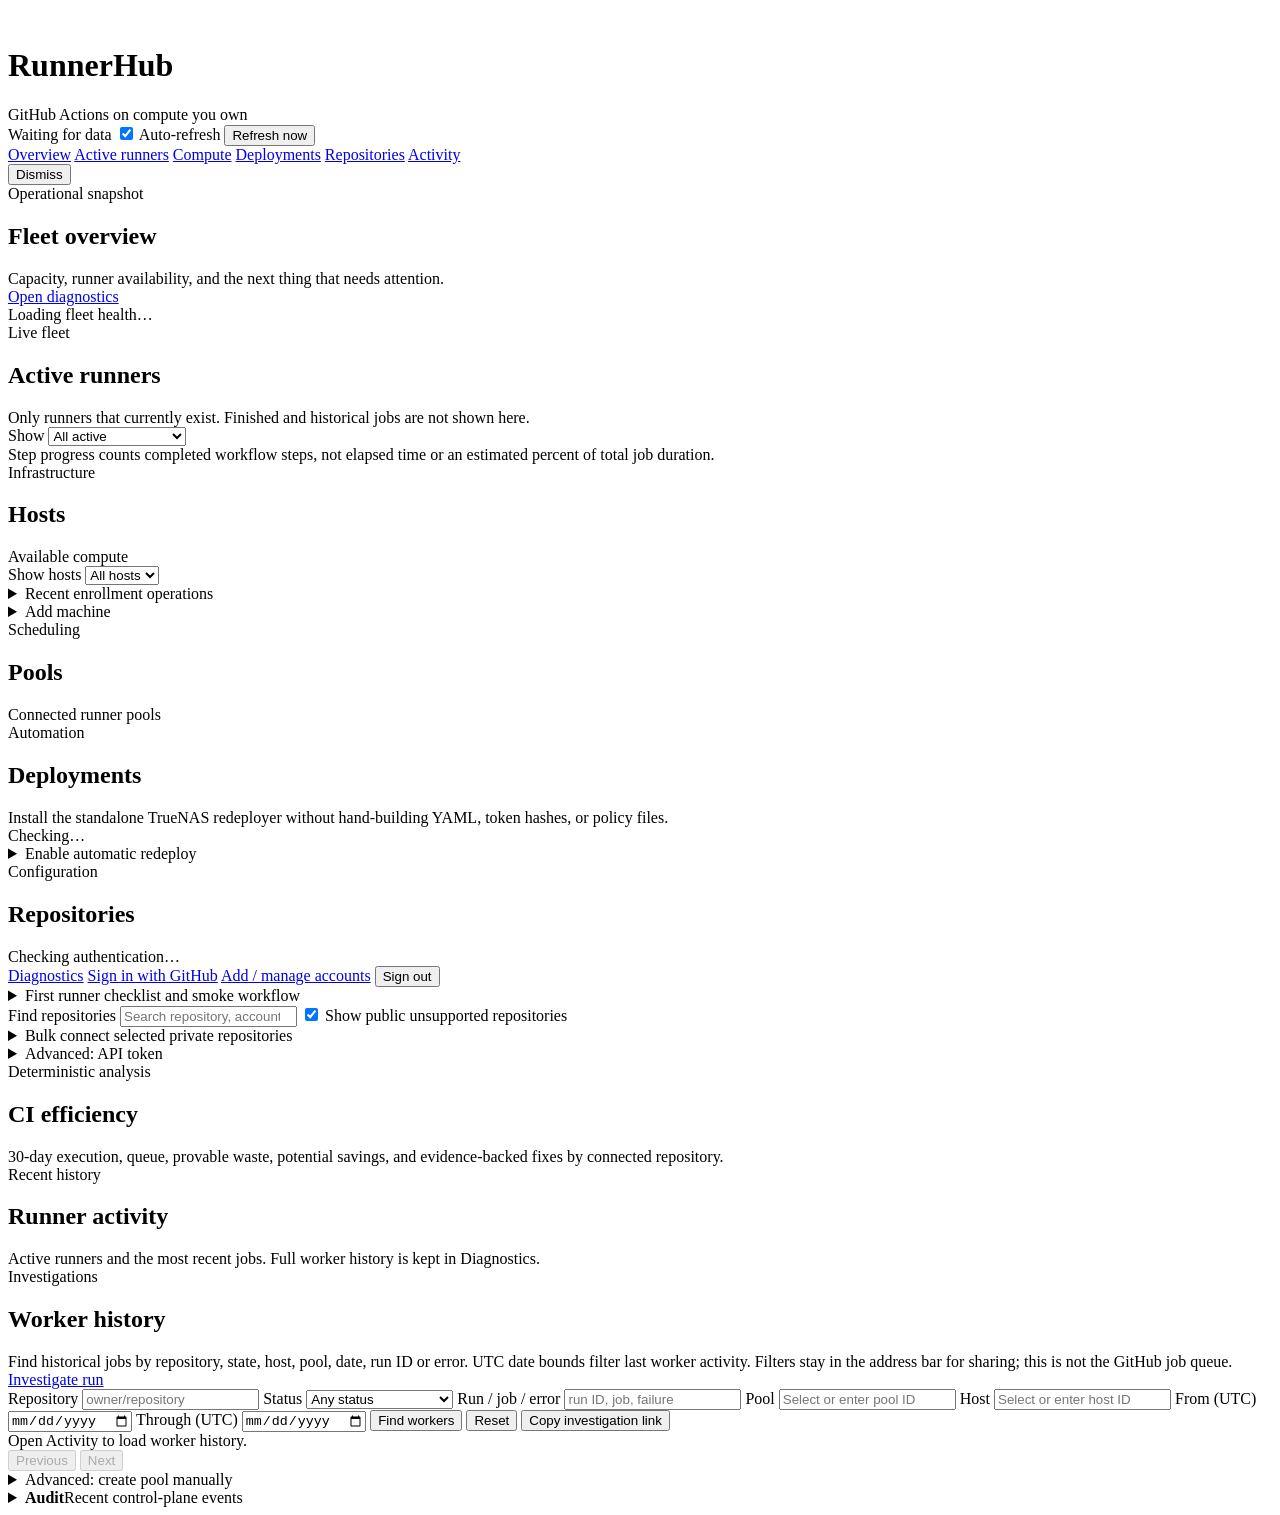
==== web/index.html @ fcb6b2b1 "Add safe bulk repository onboarding and queued-job diagnostics * feat: audit disconnected repositori" ====
<!doctype html>
<html lang="en">
<head>
  <meta charset="utf-8">
  <meta name="viewport" content="width=device-width,initial-scale=1">
  <title>RunnerHub</title>
  <link rel="icon" type="image/png" href="/runnerhub-logo.png">
  <link rel="stylesheet" href="/style.css">
</head>
<body>
  <header class="app-header">
    <div class="brand-lockup">
      <img class="brand-mark" src="/runnerhub-logo.png" alt="" aria-hidden="true">
      <div>
        <h1>RunnerHub</h1>
        <div class="muted">GitHub Actions on compute you own</div>
      </div>
    </div>
    <div class="header-actions">
      <div class="refresh-controls">
        <span id="data-freshness" class="muted small" role="status">Waiting for data</span>
        <label class="check-row"><input id="auto-refresh" type="checkbox" checked> Auto-refresh</label>
        <button id="refresh-now" class="secondary compact" type="button">Refresh now</button>
      </div>
      <div id="account" class="account-pill"></div>
    </div>
  </header>

  <main class="dashboard-shell">
    <nav class="page-nav" aria-label="Dashboard sections">
      <a href="#overview-section" data-page="overview">Overview</a>
      <a href="#active-runners-section" data-page="active">Active runners</a>
      <a href="#compute-section" data-page="compute">Compute</a>
      <a href="#deployments-section" data-page="deployments">Deployments</a>
      <a href="#repositories-section" data-page="repositories">Repositories</a>
      <a href="#activity-section" data-page="activity">Activity</a>
    </nav>

    <div id="message-container" class="global-feedback hidden">
      <div id="msg" class="status-message" role="status" aria-live="polite"></div>
      <button id="message-dismiss" class="secondary compact" type="button" aria-label="Dismiss notification">Dismiss</button>
    </div>
    <div id="fleet-data-warning" class="data-warning hidden" role="status"></div>

    <section id="overview-section" class="card fleet-overview-card priority-card" data-page-view="overview">
      <div class="card-head">
        <div>
          <div class="section-kicker">Operational snapshot</div>
          <h2>Fleet overview</h2>
          <div class="muted small">Capacity, runner availability, and the next thing that needs attention.</div>
        </div>
        <a href="/diagnostics.html" class="button secondary compact">Open diagnostics</a>
      </div>
      <div id="fleet-overview" aria-live="off">
        <div class="empty">Loading fleet health…</div>
      </div>
      <div id="fleet-alerts" class="fleet-alerts" aria-live="off"></div>
    </section>

    <section id="active-runners-section" class="card active-runners-card priority-card" data-page-view="active">
      <div class="card-head">
        <div>
          <div class="section-kicker">Live fleet</div>
          <h2>Active runners</h2>
          <div class="muted small">Only runners that currently exist. Finished and historical jobs are not shown here.</div>
        </div>
        <div class="runner-filters">
          <label class="muted small" for="active-runner-filter">Show</label>
          <select id="active-runner-filter" aria-label="Filter active runners">
            <option value="all">All active</option>
            <option value="busy">Running jobs</option>
            <option value="starting">Starting or stopping</option>
            <option value="ready">Idle / ready</option>
          </select>
          <div id="active-runner-summary" class="summary-pill"></div>
        </div>
      </div>
      <div id="active-runners"></div>
      <div class="muted small workers-note">Step progress counts completed workflow steps, not elapsed time or an estimated percent of total job duration.</div>
    </section>

    <div id="compute-section" class="overview-grid" data-page-view="compute">
      <section class="card hosts-card">
        <div class="card-head">
          <div>
            <div class="section-kicker">Infrastructure</div>
            <h2>Hosts</h2>
          </div>
          <span class="muted small">Available compute</span>
        </div>
        <label class="host-filter-label">Show hosts
          <select id="host-filter" aria-label="Filter hosts by state">
            <option value="all">All hosts</option>
            <option value="online">Online</option>
            <option value="offline">Offline</option>
            <option value="draining">Draining</option>
            <option value="archived">Archived</option>
          </select>
        </label>
        <div id="hosts"></div>
        <div id="machine-bootstrap-status" class="machine-bootstrap-status" role="status" aria-live="polite"></div>
        <details class="host-operations"><summary>Recent enrollment operations</summary>
          <div id="machine-operations" class="machine-operations" aria-live="off"></div>
        </details>
        <details class="machine-add">
          <summary>Add machine</summary>
          <div class="advanced-body">
            <div class="resource-grid">
              <label>Runner type<select id="machine-mode"><option value="docker">Standard Docker CI agent</option><option value="android-emulator">Native Android emulator / KVM agent</option></select></label>
              <label>IP / hostname<input id="machine-address" placeholder="192.168.1.50"></label>
              <label>SSH user<input id="machine-user" placeholder="example-user"></label>
              <label>RunnerHub name<input id="machine-name" placeholder="runner-host-01"></label>
              <label>Tags<input id="machine-tags" placeholder="gpu, high-memory"></label>
              <label>Scheduling priority<input id="machine-priority" type="number" min="-1000" max="1000" step="1" value="0"></label>
            </div>
            <div class="resource-note muted">Higher scheduling priority is a soft preference for normal RunnerHub jobs. Tags are hard constraints for custom profiles.</div>
            <div class="resource-grid">
              <label>SSH host key fingerprint<input id="machine-host-fingerprint" autocomplete="off" placeholder="SHA256:…" required></label>
              <label>Host key check<button type="button" id="machine-scan-fingerprint" class="secondary">Scan host key</button></label>
            </div>
            <div class="resource-note muted">Required before bootstrap. Use Scan host key to see what RunnerHub observes, then compare it with a trusted console such as <code>ssh-keygen -lf /etc/ssh/ssh_host_ed25519_key.pub -E sha256</code>. Only the verified key is trusted for the SSH session.</div>
            <label>SSH password (optional)<input id="machine-password" type="password" autocomplete="new-password"></label>
            <label>Sudo password (optional)<input id="machine-sudo-password" type="password" autocomplete="new-password" placeholder="Defaults to SSH password"></label>
            <label>SSH private key (optional)<textarea id="machine-private-key" rows="4" placeholder="-----BEGIN OPENSSH PRIVATE KEY-----"></textarea></label>
            <details class="advanced-details">
              <summary>Private agent registry credentials</summary>
              <div class="resource-grid">
                <label>Registry username<input id="machine-registry-username" autocomplete="off" placeholder="GitHub username"></label>
                <label>Registry token / password<input id="machine-registry-password" type="password" autocomplete="new-password" placeholder="PAT with read:packages for private GHCR"></label>
              </div>
              <div class="resource-note muted">Used only for the bootstrap image pull and not stored on the remote machine.</div>
            </details>
            <label class="check-row"><input id="machine-install-docker" type="checkbox" checked> Install Docker automatically if it is missing</label>
            <label class="check-row"><input id="machine-allow-privileged" type="checkbox"> Allow isolated Docker/publisher runners on this machine</label>
            <div id="machine-duplicate-warning" class="resource-note warn" role="status" aria-live="polite"></div>
            <div id="machine-mode-help" class="resource-note muted">SSH is used only for setup. If sudo needs a password, RunnerHub uses the sudo password above or falls back to the SSH password. Publisher support enables privileged per-job Docker-in-Docker sidecars, not host Docker socket access inside workflow jobs. After enrollment, the machine connects outbound to RunnerHub and stores its own rotating credential.</div>
            <button id="add-machine">Add machine</button>
          </div>
        </details>
      </section>

      <section class="card pools-card">
        <div class="card-head">
          <div>
            <div class="section-kicker">Scheduling</div>
            <h2>Pools</h2>
          </div>
          <span class="muted small">Connected runner pools</span>
        </div>
        <div id="pools"></div>
      </section>
    </div>

    <section id="deployments-section" class="card" data-page-view="deployments">
      <div class="card-head">
        <div>
          <div class="section-kicker">Automation</div>
          <h2>Deployments</h2>
          <div class="muted small">Install the standalone TrueNAS redeployer without hand-building YAML, token hashes, or policy files.</div>
        </div>
        <div id="deployer-summary" class="summary-pill subtle">Checking…</div>
      </div>
      <div id="deployer-status" class="resource-note muted"></div>
      <details id="deployer-setup" class="advanced-details">
        <summary>Enable automatic redeploy</summary>
        <div class="advanced-body">
          <div class="resource-grid">
            <label>TrueNAS WebSocket URL<input id="deployer-endpoint" autocomplete="off" placeholder="wss://truenas.example/api/current"></label>
            <label>TrueNAS service user<input id="deployer-username" autocomplete="username" value="runnerhub_deployer"></label>
            <label>TrueNAS API key<input id="deployer-api-key" type="password" autocomplete="new-password"></label>
            <label>RunnerHub TrueNAS app<input id="deployer-runnerhub-app" value="runnerhub"></label>
            <label>RunnerHub data path override (optional)<input id="deployer-host-data-path" autocomplete="off" placeholder="Auto-detected from the runnerhub app"></label>
            <label>RunnerHub health URL<input id="deployer-health-url" autocomplete="off" placeholder="http://truenas.example:8788/healthz"></label>
          </div>
          <label class="check-row"><input id="deployer-insecure-tls" type="checkbox"> Allow a self-signed/private TrueNAS certificate without CA verification</label>
          <div class="resource-note muted">The TrueNAS account needs <code>APPS_READ</code> and <code>APPS_WRITE</code>. RunnerHub auto-detects the host path backing its <code>/data</code> mount. The API key is written only to RunnerHub's persistent bootstrap directory and mounted into the standalone deployer as a file-backed secret. The deployer remains a separate TrueNAS app so it survives RunnerHub restarting itself.</div>
          <button id="install-deployer">Install / update redeployer</button>
          <div id="deployer-token-result" class="hidden">
            <div class="resource-note"><strong>GitHub Actions secret:</strong> save this one-time token as <code>RUNNERHUB_DEPLOY_TOKEN</code> in <code>eutelic/runnerhub</code>.</div>
            <div class="actions">
              <code id="deployer-workflow-token"></code>
              <button type="button" id="copy-deployer-token" class="secondary compact">Copy token</button>
            </div>
          </div>
        </div>
      </details>
    </section>

    <section id="repositories-section" class="card onboarding" data-page-view="repositories">
      <div class="section-head">
        <div>
          <div class="section-kicker">Configuration</div>
          <h2>Repositories</h2>
          <div id="authstatus" class="muted">Checking authentication…</div>
        </div>
        <div class="actions">
          <a class="button secondary" href="/diagnostics.html">Diagnostics</a>
          <a id="login" class="button hidden" href="/auth/github/login">Sign in with GitHub</a>
          <a id="install" class="button secondary hidden" href="/auth/github/install">Add / manage accounts</a>
          <button id="logout" class="secondary hidden">Sign out</button>
        </div>
      </div>
      <details class="quickstart" id="repository-quickstart">
        <summary>First runner checklist and smoke workflow</summary>
        <div class="advanced-body">
          <div class="muted small">Check prerequisites before changing GitHub workflow labels. Readiness does not guarantee that a particular queued job can run.</div>
          <div id="repository-onboarding-checks" class="quickstart-checks" aria-live="off">Checking prerequisites…</div>
          <div class="resource-note muted">Use this in a trusted <strong>private</strong> GitHub repository after its standard runner shows a ready listener. Docker, public PRs, KVM, Windows, and GUI workloads require separately supported worker capabilities.</div>
          <label class="muted small" for="smoke-workflow">Copy a minimal GitHub Actions smoke workflow to <code>.github/workflows/runnerhub-smoke.yml</code></label>
          <textarea id="smoke-workflow" class="smoke-workflow" rows="15" spellcheck="false" readonly></textarea>
          <button id="copy-smoke-workflow" class="secondary compact" type="button">Copy smoke workflow</button>
        </div>
      </details>
      <div class="repo-toolbar" role="search">
        <label class="repo-search-label">
          <span class="muted small">Find repositories</span>
          <input id="repo-search" type="search" autocomplete="off" placeholder="Search repository, account, branch, or status">
        </label>
        <label class="check-row repo-public-toggle"><input id="repo-show-public" type="checkbox" checked> Show public unsupported repositories</label>
      </div>
      <details id="bulk-onboarding" class="advanced-details">
        <summary>Bulk connect selected private repositories</summary>
        <div class="advanced-body">
          <p class="muted">Select repositories below. RunnerHub creates separate, repository-scoped pools only where the requested label is missing. Public repositories cannot be selected. A confirmation shows the exact operations before any change.</p>
          <div class="actions">
            <button id="bulk-select-visible" type="button" class="secondary compact">Select visible private repositories</button>
            <button id="bulk-clear" type="button" class="secondary compact">Clear selection</button>
            <strong id="bulk-count" aria-live="polite">0 selected</strong>
          </div>
          <label class="check-row"><input id="bulk-publisher" type="checkbox"> Also connect missing publisher pools (requires an online Docker-capable host; privileged DinD)</label>
          <label class="check-row"><input id="bulk-fast" type="checkbox"> Also connect missing runnerhub-fast pools (requires an online host tagged fast)</label>
          <button id="bulk-connect" type="button" disabled>Review and connect selected repositories</button>
          <pre id="bulk-results" class="status-message" aria-live="polite"></pre>
        </div>
      </details>
      <div id="repos" class="repo-grid"></div>
      <details id="legacy-auth" class="advanced-details">
        <summary>Advanced: API token</summary>
        <input id="apitoken" type="password" autocomplete="off" placeholder="API token">
      </details>
    </section>

    <section id="ci-efficiency-section" class="card" data-page-view="activity">
      <div class="card-head">
        <div>
          <div class="section-kicker">Deterministic analysis</div>
          <h2>CI efficiency</h2>
          <div class="muted small">30-day execution, queue, provable waste, potential savings, and evidence-backed fixes by connected repository.</div>
        </div>
      </div>
      <div id="ci-efficiency"></div>
    </section>

    <section id="activity-section" class="card workers-card" data-page-view="activity">
      <div class="card-head">
        <div>
          <div class="section-kicker">Recent history</div>
          <h2>Runner activity</h2>
          <div class="muted small">Active runners and the most recent jobs. Full worker history is kept in Diagnostics.</div>
        </div>
        <div id="worker-summary" class="summary-pill subtle"></div>
      </div>
      <div id="workers"></div>
    </section>

    <section id="worker-history-section" class="card" data-page-view="activity">
      <div class="card-head">
        <div>
          <div class="section-kicker">Investigations</div>
          <h2>Worker history</h2>
          <div class="muted small">Find historical jobs by repository, state, host, pool, date, run ID or error. UTC date bounds filter last worker activity. Filters stay in the address bar for sharing; this is not the GitHub job queue.</div>
        </div>
        <a href="/diagnostics.html" class="button secondary compact">Investigate run</a>
      </div>
      <form id="history-filter-form" class="history-filters">
        <label>Repository <input id="history-repo" placeholder="owner/repository" autocomplete="off"></label>
        <label>Status <select id="history-state">
          <option value="">Any status</option>
          <option value="failed">Failed</option>
          <option value="succeeded">Succeeded</option>
          <option value="canceled">Canceled</option>
          <option value="completed">Completed (lifecycle)</option>
          <option value="deleted">Cleaned up</option>
          <option value="busy">Running</option>
          <option value="ready">Ready</option>
          <option value="cleanup_pending">Cleanup pending</option>
        </select></label>
        <label>Run / job / error <input id="history-search" type="search" autocomplete="off" placeholder="run ID, job, failure"></label>
        <label>Pool <input id="history-pool" list="history-pool-options" autocomplete="off" placeholder="Select or enter pool ID"><datalist id="history-pool-options"></datalist></label>
        <label>Host <input id="history-host" list="history-host-options" autocomplete="off" placeholder="Select or enter host ID"><datalist id="history-host-options"></datalist></label>
        <label>From (UTC) <input id="history-from" type="date" aria-label="Worker activity from date in UTC"></label>
        <label>Through (UTC) <input id="history-to" type="date" aria-label="Worker activity through date in UTC"></label>
        <button type="submit" id="history-apply">Find workers</button>
        <button type="button" id="history-reset" class="secondary">Reset</button>
        <button type="button" id="history-copy-link" class="secondary">Copy investigation link</button>
      </form>
      <div id="history-results" aria-live="polite"><div class="empty">Open Activity to load worker history.</div></div>
      <div class="history-pager">
        <span id="history-count" class="muted small"></span>
        <div class="actions">
          <button type="button" id="history-prev" class="secondary compact" disabled>Previous</button>
          <button type="button" id="history-next" class="secondary compact" disabled>Next</button>
        </div>
      </div>
    </section>

    <section class="card advanced-card" data-page-view="compute">
      <details>
        <summary>Advanced: create pool manually</summary>
        <div class="advanced-body">
          <input id="pname" placeholder="linux-small">
          <input id="owner" placeholder="owner">
          <input id="repo" placeholder="repo">
          <input id="labels" placeholder="linux-small">
          <input id="image" value="ghcr.io/actions/actions-runner:2.337.0@sha256:e5496277be5d09bc968b3d64911b74e219ac4a3f2edce956a3ecf9271bea1ef4">
          <select id="isolation" aria-label="Isolation mode">
            <option value="container-trusted">Container (no Docker actions)</option>
            <option value="container-dind">Container + private Docker daemon</option>
          </select>
          <div class="resource-grid">
            <label>CPU / runner<input id="pool-cpu" type="number" min="0.25" step="0.25" value="2.5"></label>
            <label>RAM / runner (GiB)<input id="pool-memory" type="number" min="1" step="0.5" value="4"></label>
            <label>Max concurrent<input id="pool-concurrency" type="number" min="1" step="1" value="2"></label>
            <label>Runner group<input id="group" type="number" min="1" step="1" value="1"></label>
          </div>
          <button id="create">Create pool</button>
        </div>
      </details>
    </section>

    <section class="card audit-card" data-page-view="activity">
      <details>
        <summary class="audit-summary"><strong>Audit</strong><span class="muted small">Recent control-plane events</span></summary>
        <div id="audit" class="audit-body"></div>
      </details>
    </section>
  </main>
  <script src="/queue-diagnostics.js" defer></script>
  <script src="/app.js" defer></script>
</body>
</html>
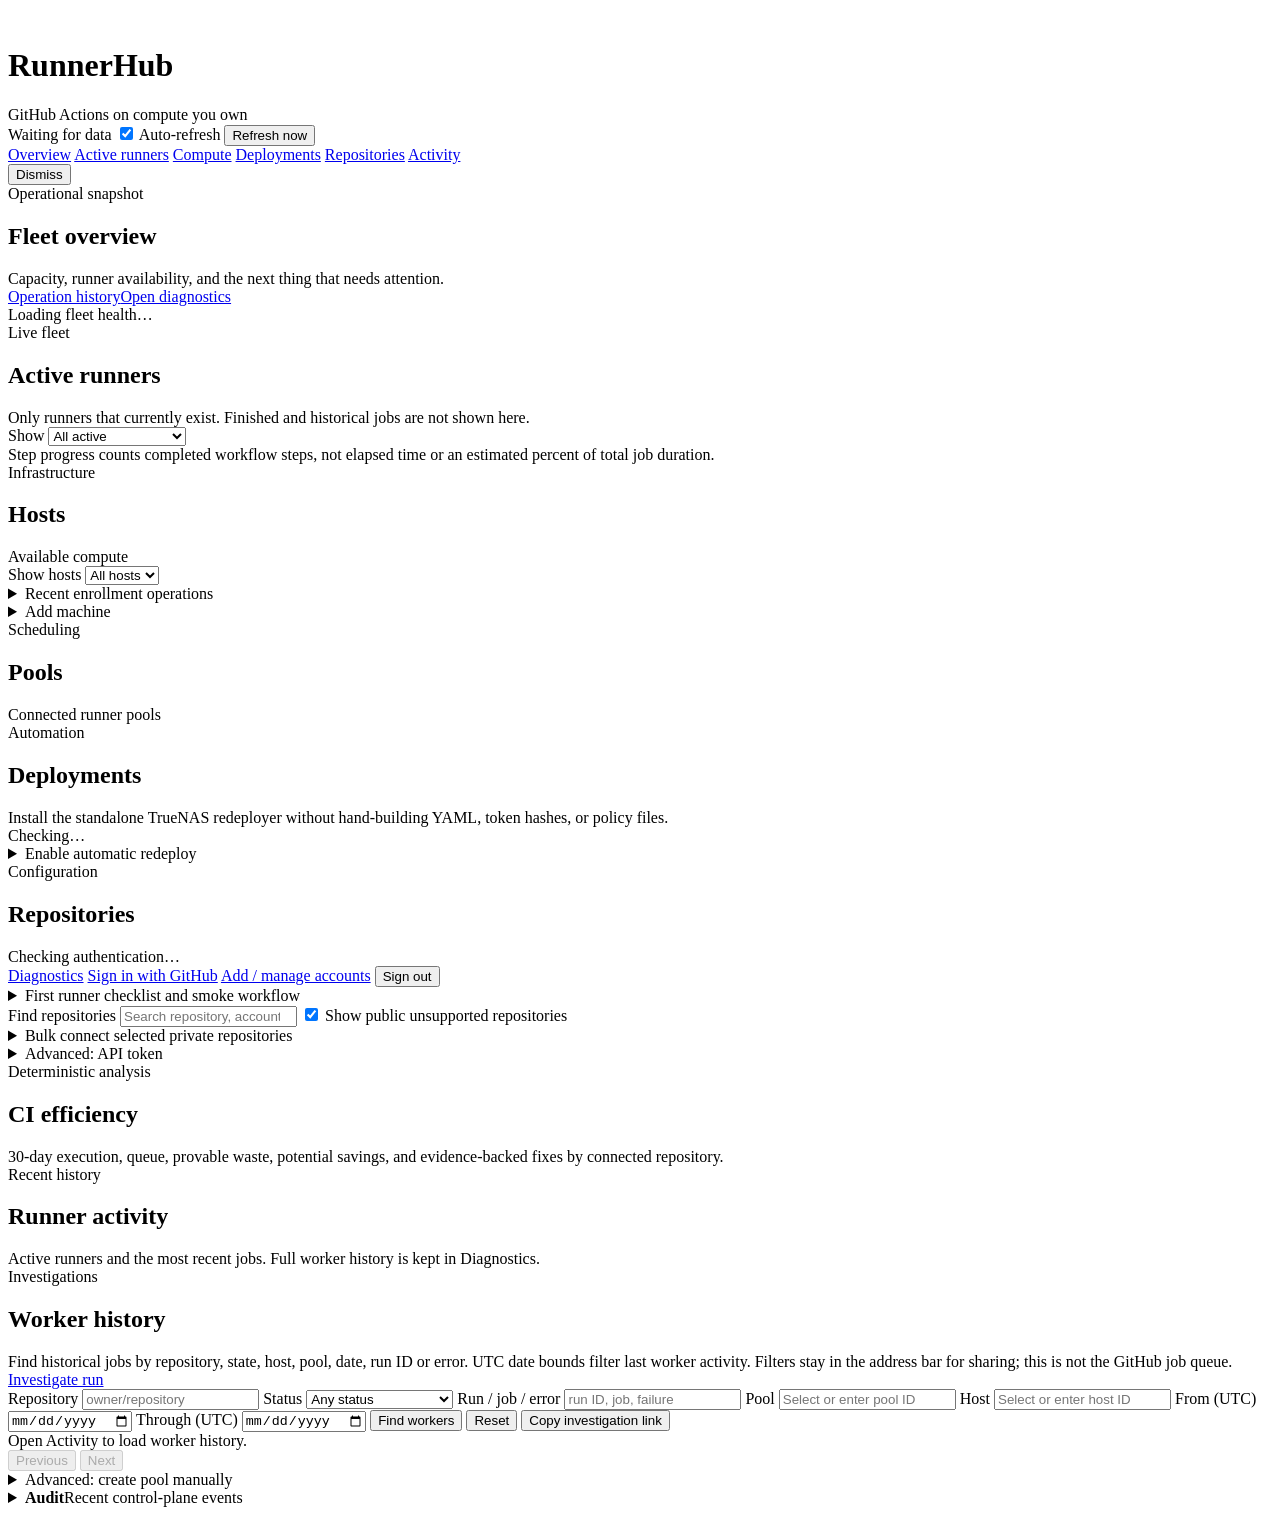
==== commit a0809888: "feat: add durable operation history page * Embed durable operation history page  * Link operation hi" ====
--- a/web/index.html
+++ b/web/index.html
@@ -49,7 +49,7 @@
           <h2>Fleet overview</h2>
           <div class="muted small">Capacity, runner availability, and the next thing that needs attention.</div>
         </div>
-        <a href="/diagnostics.html" class="button secondary compact">Open diagnostics</a>
+        <div class="actions"><a href="/operations.html" class="button secondary compact">Operation history</a><a href="/diagnostics.html" class="button secondary compact">Open diagnostics</a></div>
       </div>
       <div id="fleet-overview" aria-live="off">
         <div class="empty">Loading fleet health…</div>
@@ -169,6 +169,7 @@
             <label>TrueNAS service user<input id="deployer-username" autocomplete="username" value="runnerhub_deployer"></label>
             <label>TrueNAS API key<input id="deployer-api-key" type="password" autocomplete="new-password"></label>
             <label>RunnerHub TrueNAS app<input id="deployer-runnerhub-app" value="runnerhub"></label>
+            <label>Redeployer port<input id="deployer-port" type="number" min="1024" max="65535" value="8789"></label>
             <label>RunnerHub data path override (optional)<input id="deployer-host-data-path" autocomplete="off" placeholder="Auto-detected from the runnerhub app"></label>
             <label>RunnerHub health URL<input id="deployer-health-url" autocomplete="off" placeholder="http://truenas.example:8788/healthz"></label>
           </div>
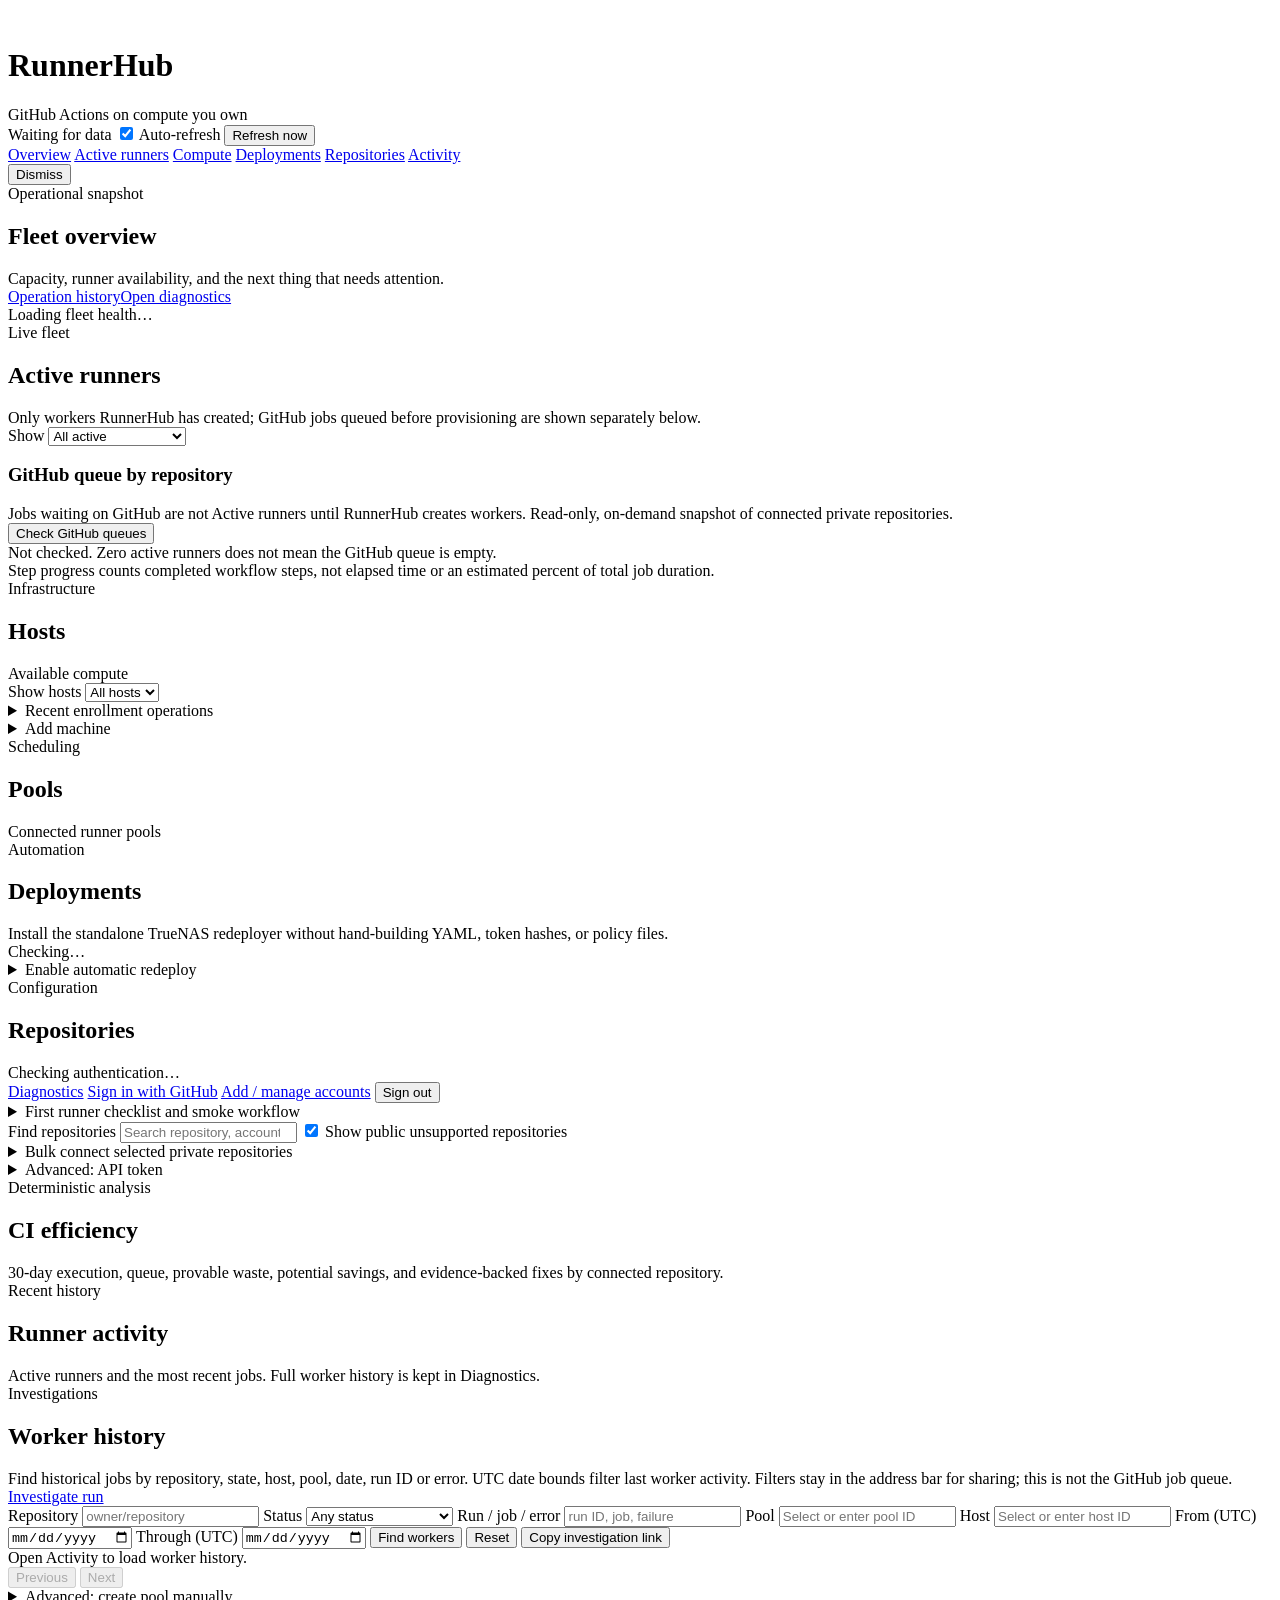
==== commit e44f5c7f: "feat: show GitHub queued jobs by repository beside active workers * ui: add GitHub queued-job invent" ====
--- a/web/index.html
+++ b/web/index.html
@@ -62,7 +62,7 @@
         <div>
           <div class="section-kicker">Live fleet</div>
           <h2>Active runners</h2>
-          <div class="muted small">Only runners that currently exist. Finished and historical jobs are not shown here.</div>
+          <div class="muted small">Only workers RunnerHub has created; GitHub jobs queued before provisioning are shown separately below.</div>
         </div>
         <div class="runner-filters">
           <label class="muted small" for="active-runner-filter">Show</label>
@@ -75,8 +75,19 @@
           <div id="active-runner-summary" class="summary-pill"></div>
         </div>
       </div>
+      <div class="resource-note" id="github-queue-panel">
+        <div class="card-head">
+          <div>
+            <h3>GitHub queue by repository</h3>
+            <div class="muted small">Jobs waiting on GitHub are not Active runners until RunnerHub creates workers. Read-only, on-demand snapshot of connected private repositories.</div>
+          </div>
+          <div class="actions"><button type="button" class="secondary compact" id="github-queue-refresh">Check GitHub queues</button></div>
+        </div>
+        <div id="github-queue-summary" aria-live="polite">Not checked. Zero active runners does not mean the GitHub queue is empty.</div>
+      </div>
       <div id="active-runners"></div>
       <div class="muted small workers-note">Step progress counts completed workflow steps, not elapsed time or an estimated percent of total job duration.</div>
+
     </section>
 
     <div id="compute-section" class="overview-grid" data-page-view="compute">
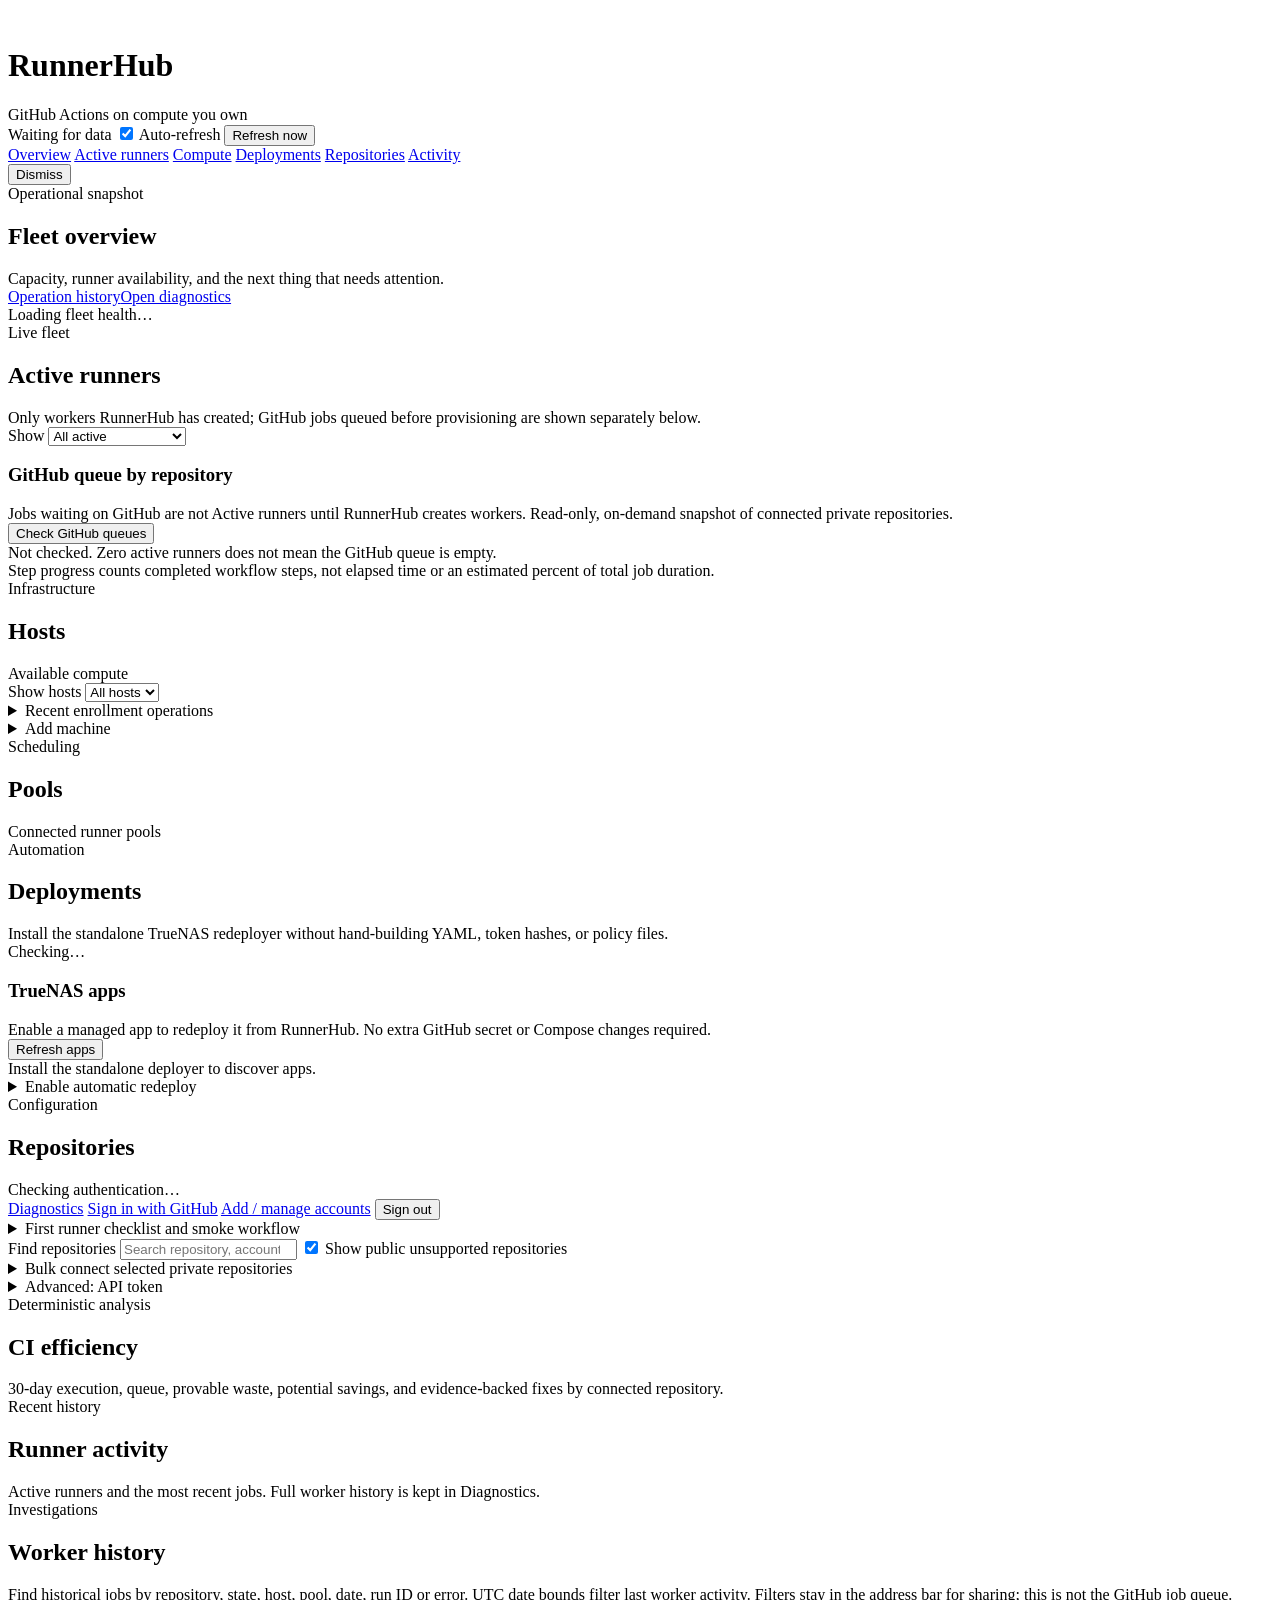
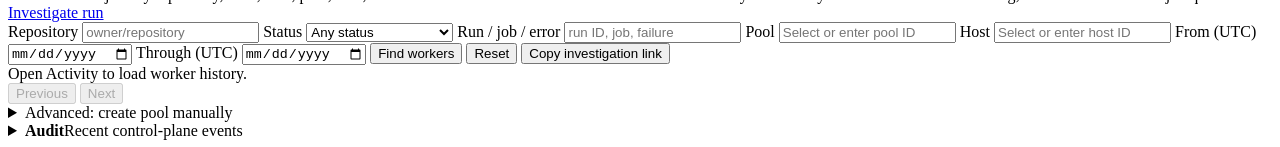
==== commit 8b6f7890: "feat(ui): TrueNAS app management section on Deployments page" ====
--- a/web/index.html
+++ b/web/index.html
@@ -172,6 +172,16 @@
         <div id="deployer-summary" class="summary-pill subtle">Checking…</div>
       </div>
       <div id="deployer-status" class="resource-note muted"></div>
+      <div class="deployer-managed">
+        <div class="section-head">
+          <div>
+            <h3>TrueNAS apps</h3>
+            <div class="muted small">Enable a managed app to redeploy it from RunnerHub. No extra GitHub secret or Compose changes required.</div>
+          </div>
+          <button type="button" class="secondary compact" id="refresh-deployer-apps">Refresh apps</button>
+        </div>
+        <div id="deployer-apps-list" aria-live="polite" class="muted small">Install the standalone deployer to discover apps.</div>
+      </div>
       <details id="deployer-setup" class="advanced-details">
         <summary>Enable automatic redeploy</summary>
         <div class="advanced-body">
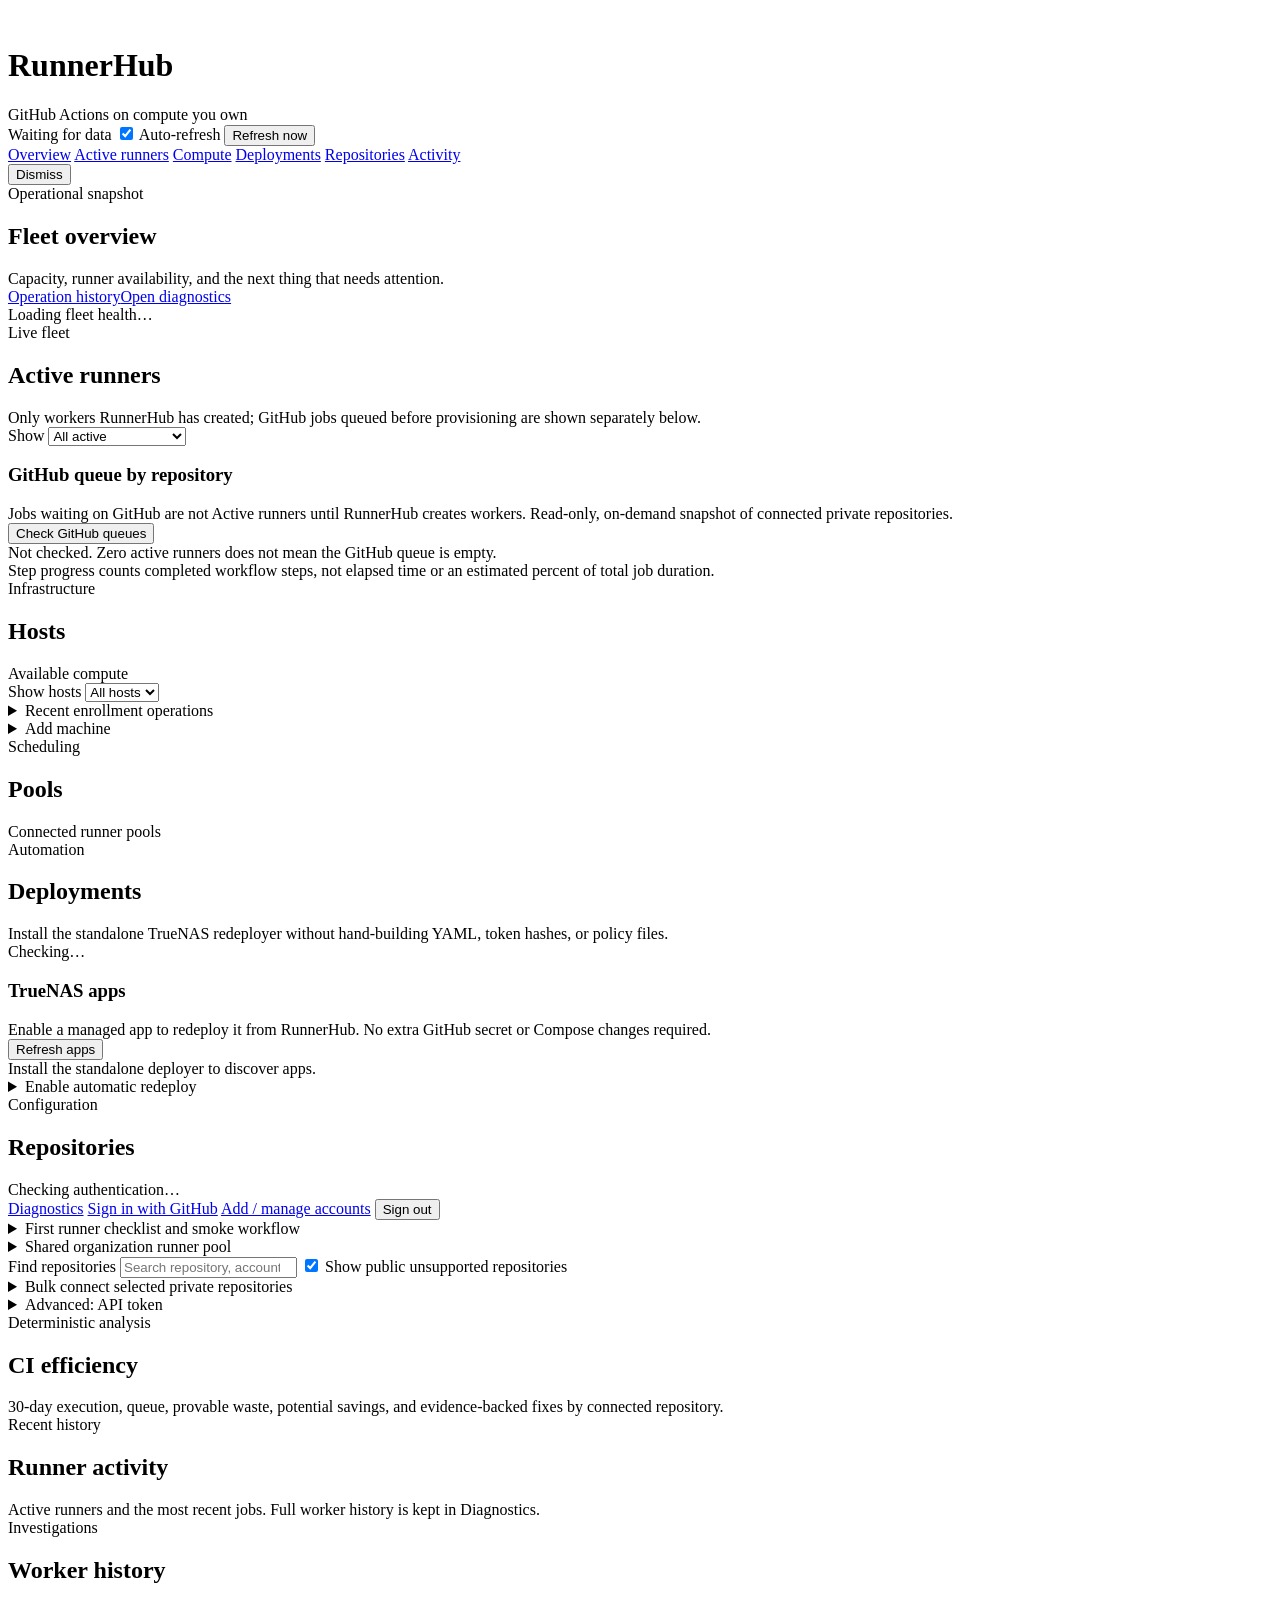
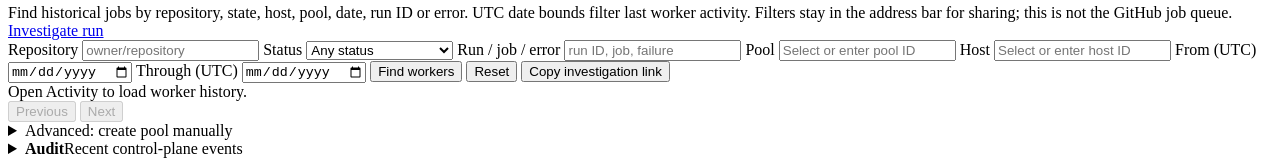
==== commit 62dc95c8: "feat(onboarding): add restricted organization runner pools * feat(onboarding): add restricted organi" ====
--- a/web/index.html
+++ b/web/index.html
@@ -233,6 +233,25 @@
           <button id="copy-smoke-workflow" class="secondary compact" type="button">Copy smoke workflow</button>
         </div>
       </details>
+      <details class="advanced-details" id="organization-pool-setup">
+        <summary>Shared organization runner pool</summary>
+        <div class="advanced-body">
+          <p class="resource-note">Share standard capacity across selected private repositories. RunnerHub requires a GitHub organization runner group restricted to selected repositories; public access is rejected. Existing repository-specific pools remain available for publishers and specialized workloads.</p>
+          <div class="resource-grid">
+            <label>GitHub organization<select id="org-pool-account"></select></label>
+            <label>Runner group<select id="org-pool-group" disabled><option value="">Choose an organization first</option></select></label>
+            <label>Workload class<select id="org-pool-isolation"><option value="container-trusted">Shared standard</option><option value="container-dind">Restricted shared publisher (privileged Docker)</option></select></label>
+            <label>Scale-set label<input id="org-pool-name" value="runnerhub-org" maxlength="63"></label>
+            <label>Max concurrent runners<input id="org-pool-concurrency" type="number" min="1" max="500" value="2"></label>
+          </div>
+          <label>Authorized private repositories<select id="org-pool-repositories" multiple size="6"></select></label>
+          <div class="resource-note muted">For a shared publisher pool, GitHub runner-group access must stay limited to the selected private repositories, and RunnerHub must have privileged workers enabled with a compatible Docker host.</div>
+          <label>Allowed workflows (optional, comma-separated full refs)<input id="org-pool-workflows" placeholder="acme/app/.github/workflows/ci.yml@main"></label>
+          <button type="button" id="org-pool-save">Create / update shared pool</button>
+          <div id="org-pool-status" class="status-message" aria-live="polite"></div>
+          <div id="org-pool-existing" class="profile-list"></div>
+        </div>
+      </details>
       <div class="repo-toolbar" role="search">
         <label class="repo-search-label">
           <span class="muted small">Find repositories</span>
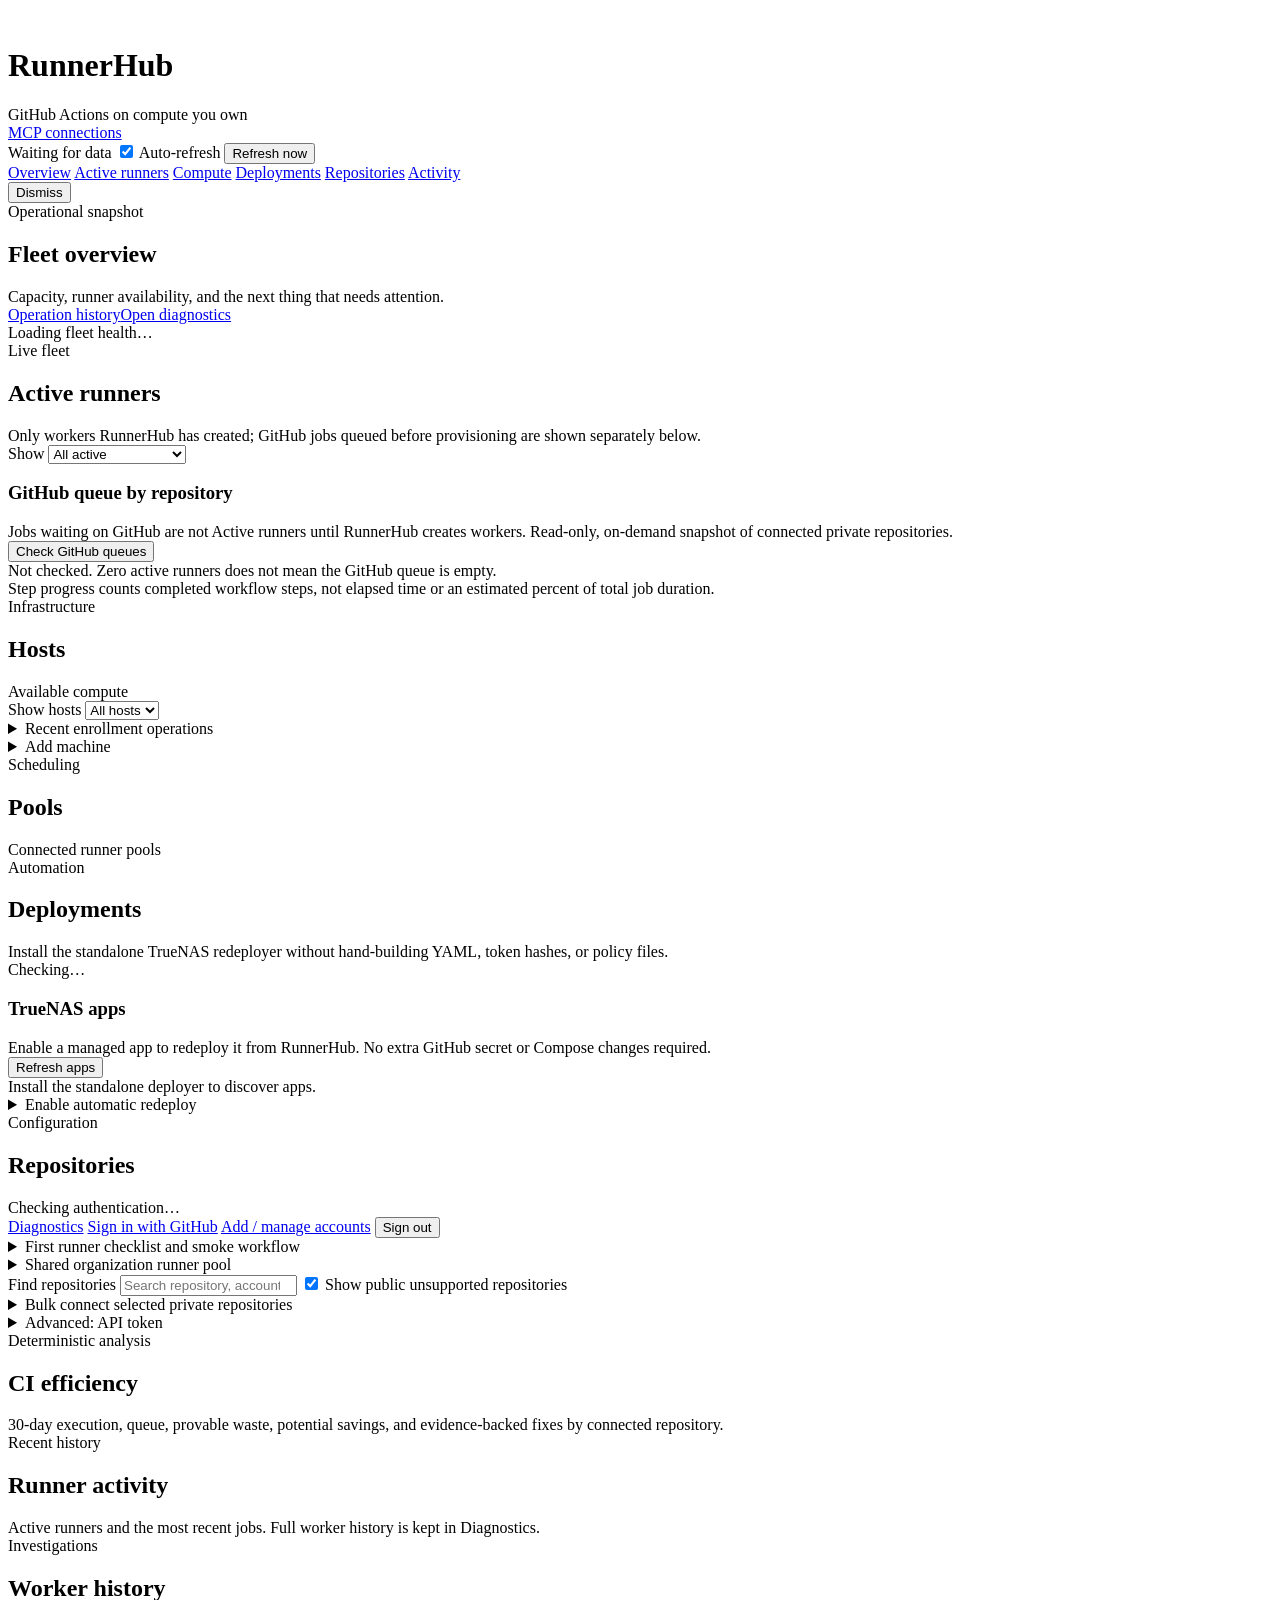
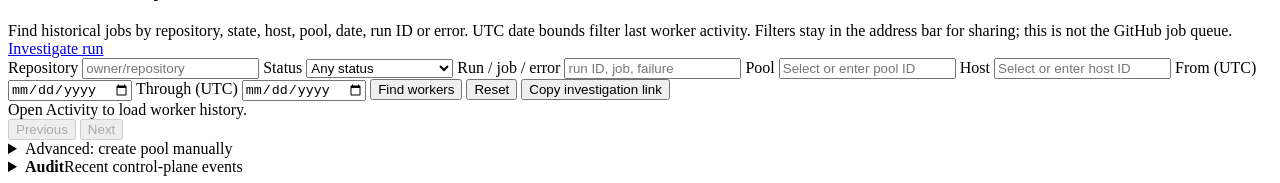
==== commit 44062e9d: "feat(mcp): add File Ingest-style dashboard-approved local pairing * feat(mcp): persist hashed scoped" ====
--- a/web/index.html
+++ b/web/index.html
@@ -17,6 +17,7 @@
       </div>
     </div>
     <div class="header-actions">
+      <a class="button secondary compact" href="/mcp/connections">MCP connections</a>
       <div class="refresh-controls">
         <span id="data-freshness" class="muted small" role="status">Waiting for data</span>
         <label class="check-row"><input id="auto-refresh" type="checkbox" checked> Auto-refresh</label>
